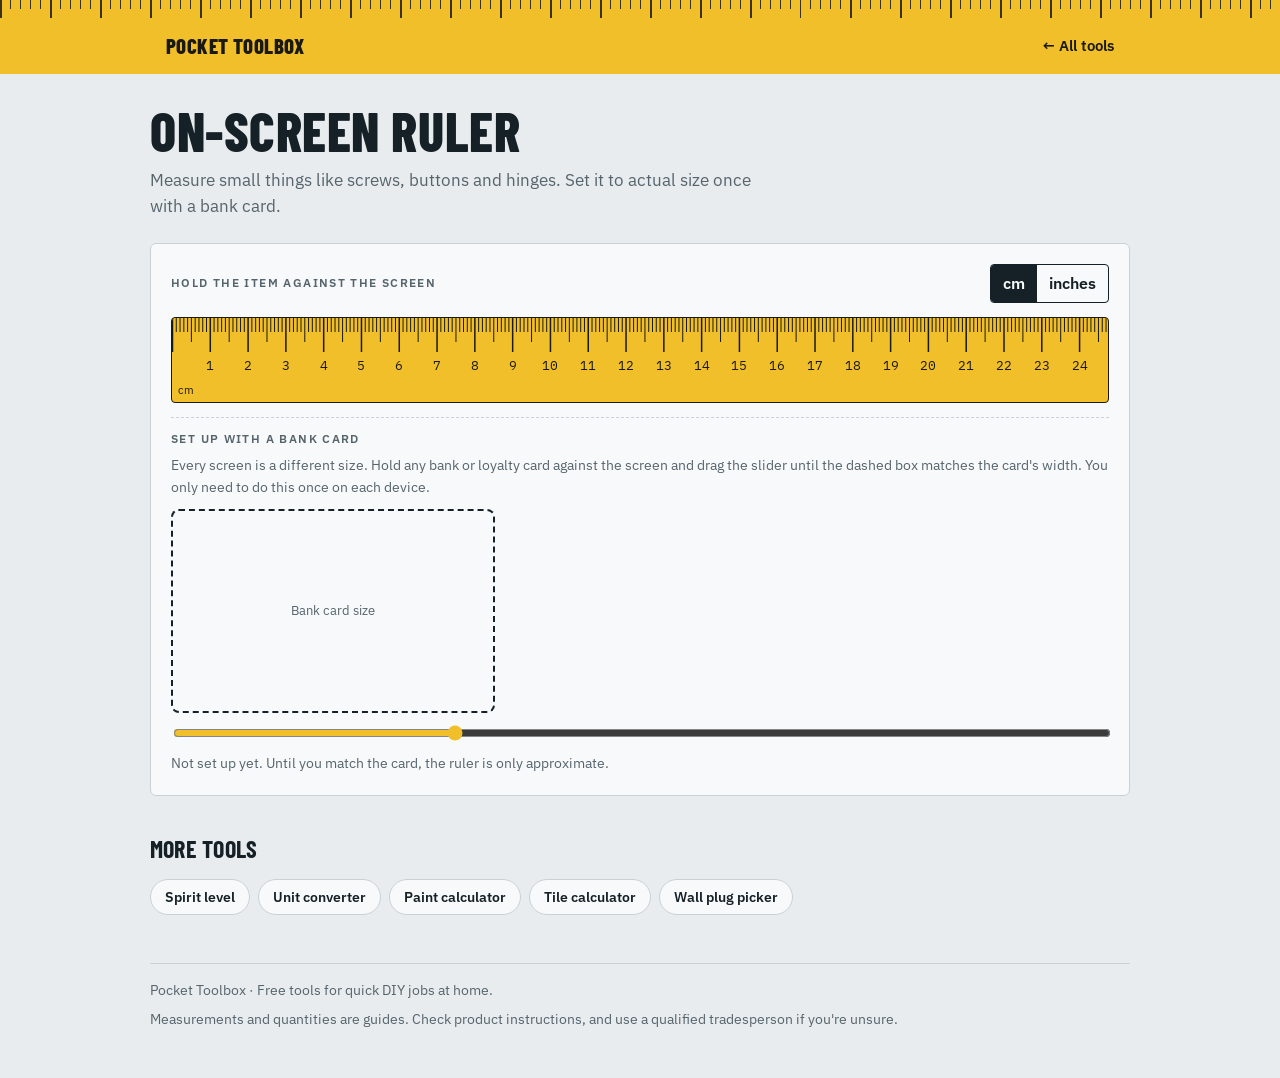
==== ruler.html @ 3ab774d6 "Add files via upload" ====
<!doctype html>
<html lang="en-GB">
<head>
<meta charset="utf-8">
<meta name="viewport" content="width=device-width,initial-scale=1,viewport-fit=cover">
<title>Online Ruler – Actual Size On-Screen Ruler in cm and Inches | Pocket Toolbox</title>
<meta name="description" content="A free on-screen ruler you set to actual size with a bank card. Measure screws, hinges and small parts in cm or inches.">
<link rel="icon" href="data:image/svg+xml,%3Csvg xmlns='http://www.w3.org/2000/svg' viewBox='0 0 32 32'%3E%3Crect width='32' height='32' rx='6' fill='%23f1bf2a'/%3E%3Cpath d='M6 8v8M11 8v5M16 8v8M21 8v5M26 8v8' stroke='%231b1a12' stroke-width='2'/%3E%3C/svg%3E">
<link rel="preconnect" href="https://fonts.googleapis.com">
<link rel="stylesheet" href="https://fonts.googleapis.com/css2?family=Barlow+Condensed:wght@600;700;800&family=IBM+Plex+Sans:wght@400;500;600&family=IBM+Plex+Mono:wght@500&display=swap">
<link rel="stylesheet" href="assets/style.css">
</head>
<body>
<header class="tape"><div class="tape-ticks" aria-hidden="true"></div><div class="bar"><a class="brand" href="index.html">Pocket Toolbox</a><a class="back" href="index.html">← All tools</a></div></header>
<main class="wrap"><div class="page-head"><h1>On-screen ruler</h1><p>Measure small things like screws, buttons and hinges. Set it to actual size once with a bank card.</p></div><div class="tools">
  <article class="panel wide" aria-label="On-screen ruler">
    <div class="row" style="justify-content:space-between">
      <span class="label">Hold the item against the screen</span>
      <div class="seg" role="group" aria-label="Ruler units">
        <button id="uCm" aria-pressed="true">cm</button><button id="uIn" aria-pressed="false">inches</button>
      </div>
    </div>
    <div class="ruler-box"><svg id="ruler" role="img" aria-label="Ruler scale"></svg></div>
    <div class="calib">
      <span class="label">Set up with a bank card</span>
      <p class="note">Every screen is a different size. Hold any bank or loyalty card against the screen and drag the slider until the dashed box matches the card's width. You only need to do this once on each device.</p>
      <div class="card-outline" id="cardOutline">Bank card size</div>
      <input type="range" id="calibSlider" min="2" max="8" step="0.01" aria-label="Match card width">
      <p class="note" id="calibNote"></p>
    </div>
  </article>
</div>
<section aria-labelledby="more-h"><h2 id="more-h" style="font-size:1.5rem">More tools</h2><nav class="more"><a href="level.html">Spirit level</a><a href="converter.html">Unit converter</a><a href="paint.html">Paint calculator</a><a href="tiles.html">Tile calculator</a><a href="wall-plugs.html">Wall plug picker</a></nav></section><footer><span>Pocket Toolbox · Free tools for quick DIY jobs at home.</span><span>Measurements and quantities are guides. Check product instructions, and use a qualified tradesperson if you're unsure.</span></footer></main>
<script src="assets/common.js"></script>
<script src="assets/ruler.js"></script>
</body>
</html>
---- assets/style.css ----
/* Layout: workshop bench — tape-strip header, one tool per page, home is a grid of tool cards */
:root{
  --bg:#e8ecee; --surface:#f7f9fa; --ink:#162027; --muted:#56646d; --line:#c9d1d6;
  --tape:#f1bf2a; --tape-ink:#1b1a12; --vial:#5e9a33; --vial-glass:#e3efc9; --warn:#b84c25;
  --f-display:"Barlow Condensed","Arial Narrow",Arial,sans-serif;
  --f-body:"IBM Plex Sans",system-ui,-apple-system,"Segoe UI",sans-serif;
  --f-mono:"IBM Plex Mono",ui-monospace,Menlo,Consolas,monospace;
  color-scheme:light;
}
@media (prefers-color-scheme: dark){:root:not([data-theme="light"]){
  --bg:#12181c; --surface:#1b2328; --ink:#e6ecef; --muted:#9aa8b0; --line:#2e3a41;
  --tape:#e8b622; --tape-ink:#1b1a12; --vial:#93c564; --vial-glass:#24331a; --warn:#e07a52; color-scheme:dark}}
:root[data-theme="dark"]{
  --bg:#12181c; --surface:#1b2328; --ink:#e6ecef; --muted:#9aa8b0; --line:#2e3a41;
  --tape:#e8b622; --tape-ink:#1b1a12; --vial:#93c564; --vial-glass:#24331a; --warn:#e07a52; color-scheme:dark}

*{box-sizing:border-box}
html{-webkit-text-size-adjust:100%}
body{margin:0;background:var(--bg);color:var(--ink);font:16px/1.55 var(--f-body);padding:0 16px 48px}
img{max-width:100%}
[hidden]{display:none!important}
.wrap{max-width:980px;margin:0 auto}
h1,h2,h3{font-family:var(--f-display);text-wrap:balance;margin:0;line-height:1.05;letter-spacing:.01em}
h2{font-size:2rem;font-weight:700;text-transform:uppercase}
h3{font-size:1.4rem;font-weight:700}
p{margin:0}
a{color:inherit}
.muted{color:var(--muted)}
.label{font:600 .72rem/1.2 var(--f-body);text-transform:uppercase;letter-spacing:.12em;color:var(--muted)}
button,select,input{font:inherit;color:inherit}
:focus-visible{outline:3px solid var(--tape);outline-offset:2px}

/* tape header */
.tape{margin:0 -16px;background:var(--tape);color:var(--tape-ink);padding-top:env(safe-area-inset-top,0px)}
.tape-ticks{height:22px;background:
  repeating-linear-gradient(90deg,var(--tape-ink) 0 1px,transparent 1px 10px),
  repeating-linear-gradient(90deg,var(--tape-ink) 0 1.5px,transparent 1.5px 50px);
  background-size:100% 9px,100% 18px;background-repeat:repeat-x;opacity:.85}
.hero{padding:22px 16px 26px;max-width:980px;margin:0 auto;display:grid;gap:10px}
.hero h1{font-size:clamp(2.6rem,9vw,4.6rem);font-weight:800;text-transform:uppercase;letter-spacing:-.005em}
.hero p{max-width:58ch;font-size:1.05rem}
.hero .mark{font-family:var(--f-mono);font-size:.8rem}
.bar{padding:12px 16px 14px;max-width:980px;margin:0 auto;display:flex;justify-content:space-between;align-items:center;gap:12px;flex-wrap:wrap}
.bar a{text-decoration:none;font-weight:600}
.bar .brand{font:800 1.3rem/1 var(--f-display);text-transform:uppercase;letter-spacing:.02em}
.bar .back{font-size:.95rem;border-bottom:2px solid transparent}
.bar .back:hover{border-bottom-color:var(--tape-ink)}

.page-head{margin-top:28px;display:grid;gap:8px}
.page-head h1{font-size:clamp(2.2rem,7vw,3.4rem);font-weight:800;text-transform:uppercase}
.page-head p{max-width:62ch;font-size:1.05rem;color:var(--muted)}

section{margin-top:40px;display:grid;gap:18px}
.intro{max-width:62ch}
.tools{display:grid;gap:16px;grid-template-columns:repeat(auto-fit,minmax(290px,1fr));margin-top:24px}
.panel{background:var(--surface);border:1px solid var(--line);border-radius:6px;padding:20px;display:grid;gap:14px;align-content:start;min-width:0}
.wide{grid-column:1/-1}
.btn{border:1.5px solid var(--ink);background:transparent;border-radius:4px;padding:8px 14px;font-weight:600;cursor:pointer}
.btn.primary{background:var(--ink);color:var(--surface)}
.btn:hover{background:var(--tape);color:var(--tape-ink);border-color:var(--tape-ink)}
.row{display:flex;flex-wrap:wrap;gap:10px;align-items:center}
.readout{font:500 1.9rem/1 var(--f-mono);font-variant-numeric:tabular-nums}
.note{font-size:.88rem;color:var(--muted)}
.note.warn{color:var(--warn)}

/* home tool grid */
.grid{display:grid;gap:12px;grid-template-columns:repeat(auto-fill,minmax(220px,1fr))}
.card{display:grid;grid-template-rows:auto 1fr auto;gap:6px;background:var(--surface);border:1px solid var(--line);border-radius:6px;padding:16px 18px;text-decoration:none;color:var(--ink);transition:border-color .15s,transform .15s}
.card:hover{border-color:var(--tape-ink);transform:translateY(-2px)}
.card h3{font-size:1.5rem}
.card p{font-size:.92rem;color:var(--muted)}
.card .go{font-weight:600;font-size:.88rem}
.card .go::after{content:" →"}
.tag{justify-self:start;font:600 .66rem/1 var(--f-body);text-transform:uppercase;letter-spacing:.1em;padding:4px 7px;border-radius:3px;background:var(--tape);color:var(--tape-ink)}

/* level */
.level-stage{display:grid;justify-items:center;gap:14px}
.bullseye{width:min(240px,70vw);aspect-ratio:1;max-width:100%;border-radius:50%;background:var(--vial-glass);border:2px solid var(--vial);position:relative}
.bullseye::before{content:"";position:absolute;border:1.5px solid var(--vial);border-radius:50%;inset:38%}
.bullseye::after{content:"";position:absolute;inset:0;background:linear-gradient(var(--vial),var(--vial)) center/1px 100% no-repeat,linear-gradient(var(--vial),var(--vial)) center/100% 1px no-repeat;opacity:.5;border-radius:50%}
.bubble{position:absolute;width:24%;aspect-ratio:1;border-radius:50%;left:38%;top:38%;background:radial-gradient(circle at 35% 30%,#fff 0 18%,rgba(255,255,255,.55) 40%,rgba(255,255,255,.15) 70%);border:1.5px solid var(--vial);transition:transform .08s linear;z-index:1}
.bullseye.level .bubble{box-shadow:0 0 0 4px var(--vial)}
.level-read{display:flex;gap:22px}
.level-read div{display:grid;gap:4px;justify-items:center}
.demo{display:grid;gap:8px;width:100%}
.demo label{display:grid;grid-template-columns:3.2em 1fr;gap:8px;align-items:center;font-size:.85rem}
.demo input{width:100%;accent-color:var(--vial)}

/* ruler */
.ruler-box{overflow:hidden;border-radius:4px;border:1px solid var(--tape-ink);background:var(--tape)}
#ruler{display:block;width:100%;height:84px}
.seg{display:inline-flex;flex-wrap:wrap;border:1.5px solid var(--ink);border-radius:4px;overflow:hidden;justify-self:start}
.seg button{border:none;background:transparent;padding:6px 12px;font-weight:600;cursor:pointer}
.seg button[aria-pressed="true"]{background:var(--ink);color:var(--surface)}
.calib{display:grid;gap:10px;border-top:1px dashed var(--line);padding-top:14px}
.card-outline{aspect-ratio:85.6/53.98;border:2px dashed var(--ink);border-radius:8px;display:grid;place-items:center;font-size:.8rem;color:var(--muted);max-width:100%}
#calibSlider{width:100%;accent-color:var(--tape)}

/* converter */
.conv{display:grid;gap:10px;grid-template-columns:1fr auto}
.conv input,.conv select{background:var(--bg);border:1.5px solid var(--line);border-radius:4px;padding:9px 10px;min-width:0}
.conv input{font-family:var(--f-mono);font-variant-numeric:tabular-nums}
.results{display:grid;grid-template-columns:repeat(auto-fit,minmax(120px,1fr));gap:8px 16px}
.results div{display:grid;gap:2px;border-bottom:1px solid var(--line);padding-bottom:6px}
.results span:last-child{font:500 1.05rem var(--f-mono);font-variant-numeric:tabular-nums}

/* fields */
.fields{display:grid;gap:10px;grid-template-columns:repeat(auto-fit,minmax(118px,1fr))}
.field{display:grid;gap:5px;min-width:0}
.field input,.field select{width:100%;background:var(--bg);border:1.5px solid var(--line);border-radius:4px;padding:8px 10px;min-width:0}
.field input[type=number]{font-family:var(--f-mono);font-variant-numeric:tabular-nums}
.check{display:flex;gap:8px;align-items:center;font-size:.92rem}
.check input{accent-color:var(--ink);width:18px;height:18px}
.summary{display:grid;grid-template-columns:repeat(auto-fit,minmax(140px,1fr));gap:12px;padding-top:12px;border-top:1px dashed var(--line)}
.summary div{display:grid;gap:4px}
.big{font:500 1.45rem/1.1 var(--f-mono);font-variant-numeric:tabular-nums}
.answer{background:var(--bg);border-radius:4px;padding:14px;display:grid;gap:6px}
.answer .big{font-size:1.9rem}
details{font-size:.92rem}
details summary{cursor:pointer;font-weight:600}
details[open] summary{margin-bottom:10px}
.start-tip{border-left:3px solid var(--tape);padding:4px 0 4px 12px;font-size:.92rem}
.saved{font-size:.82rem;color:var(--muted)}

/* plug picker */
.choices{display:flex;flex-wrap:wrap;gap:8px}
.choice{position:relative}
.choice input{position:absolute;opacity:0;inset:0;margin:0;cursor:pointer}
.choice span{display:grid;gap:2px;border:1.5px solid var(--line);background:var(--bg);border-radius:6px;padding:8px 12px;font-weight:600;font-size:.92rem;cursor:pointer}
.choice small{font-weight:400;color:var(--muted);font-size:.78rem}
.choice input:checked+span{border-color:var(--tape-ink);background:var(--tape);color:var(--tape-ink)}
.choice input:checked+span small{color:var(--tape-ink)}
.choice input:focus-visible+span{outline:3px solid var(--tape);outline-offset:2px}
.spec{display:grid;grid-template-columns:repeat(auto-fit,minmax(150px,1fr));gap:12px}
.spec div{display:grid;gap:4px;background:var(--bg);border-radius:4px;padding:12px}
.spec b{font-size:1.05rem}
.steps{margin:0;padding-left:1.3em;display:grid;gap:6px;font-size:.95rem}
.prose{display:grid;gap:10px;font-size:.95rem;max-width:65ch}
.callout{border:1.5px solid var(--warn);border-radius:6px;padding:12px 14px;display:grid;gap:6px;font-size:.92rem}
.callout strong{color:var(--warn)}
.stop{background:color-mix(in srgb,var(--warn) 12%,transparent)}

/* app guide */
.tabs{display:flex;flex-wrap:wrap;gap:8px}
.tab{border:1.5px solid var(--line);background:var(--surface);border-radius:999px;padding:7px 16px;font-weight:600;cursor:pointer}
.tab[aria-selected="true"]{background:var(--tape);border-color:var(--tape-ink);color:var(--tape-ink)}
.apps{display:grid;background:var(--surface);border:1px solid var(--line);border-radius:6px}
.app{display:grid;grid-template-columns:minmax(0,1fr) auto;gap:4px 16px;padding:16px 20px;border-top:1px solid var(--line)}
.app:first-child{border-top:none}
.app h3{font-size:1.25rem}
.app .job{grid-column:1/-1;font-size:.95rem}
.app .how{grid-column:1/-1;font-size:.88rem;color:var(--muted)}
.chip{align-self:start;font:600 .7rem/1 var(--f-body);text-transform:uppercase;letter-spacing:.1em;padding:5px 8px;border-radius:3px;border:1px solid currentColor;white-space:nowrap}
.chip.built{color:var(--vial)}
.chip.free{color:var(--muted)}

.tips{display:grid;gap:12px;grid-template-columns:repeat(auto-fit,minmax(240px,1fr))}
.tip{display:grid;gap:4px;padding-left:14px;border-left:3px solid var(--tape)}
.tip b{font-family:var(--f-display);font-size:1.15rem;letter-spacing:.02em}

.more{display:flex;flex-wrap:wrap;gap:8px}
.more a{border:1.5px solid var(--line);background:var(--surface);border-radius:999px;padding:6px 14px;font-weight:600;font-size:.9rem;text-decoration:none}
.more a:hover{border-color:var(--tape-ink)}
footer{margin-top:48px;padding-top:16px;border-top:1px solid var(--line);font-size:.85rem;color:var(--muted);display:grid;gap:8px}
@media (prefers-reduced-motion:reduce){.bubble,.card{transition:none}.card:hover{transform:none}}
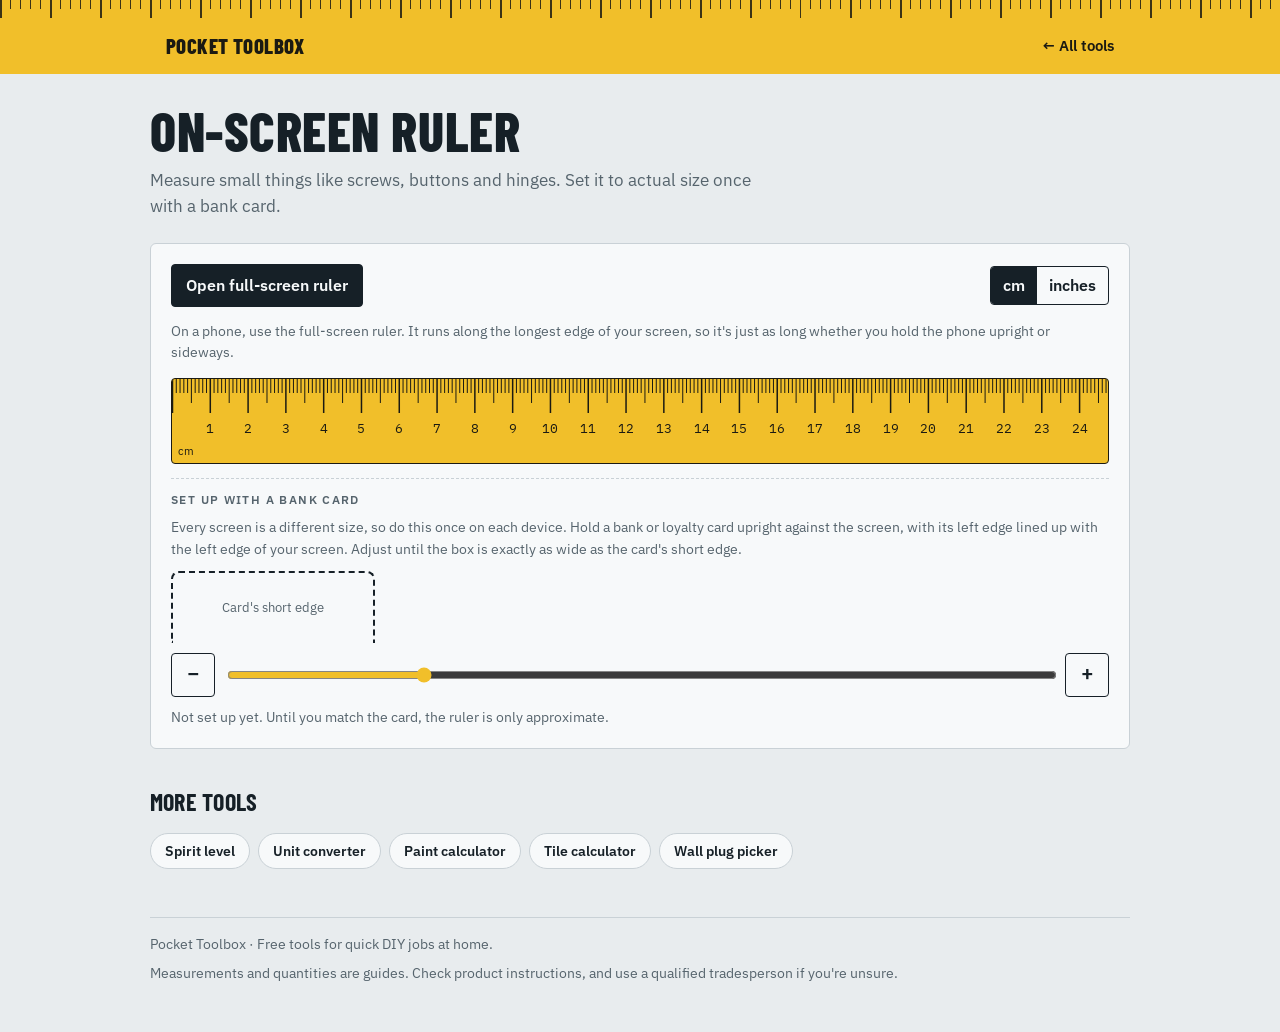
==== commit c57c5ff6: "Add files via upload" ====
--- a/ruler.html
+++ b/ruler.html
@@ -15,20 +15,30 @@
 <main class="wrap"><div class="page-head"><h1>On-screen ruler</h1><p>Measure small things like screws, buttons and hinges. Set it to actual size once with a bank card.</p></div><div class="tools">
   <article class="panel wide" aria-label="On-screen ruler">
     <div class="row" style="justify-content:space-between">
-      <span class="label">Hold the item against the screen</span>
+      <button class="btn primary" id="fullBtn">Open full-screen ruler</button>
       <div class="seg" role="group" aria-label="Ruler units">
         <button id="uCm" aria-pressed="true">cm</button><button id="uIn" aria-pressed="false">inches</button>
       </div>
     </div>
+    <p class="note">On a phone, use the full-screen ruler. It runs along the longest edge of your screen, so it's just as long whether you hold the phone upright or sideways.</p>
     <div class="ruler-box"><svg id="ruler" role="img" aria-label="Ruler scale"></svg></div>
     <div class="calib">
       <span class="label">Set up with a bank card</span>
-      <p class="note">Every screen is a different size. Hold any bank or loyalty card against the screen and drag the slider until the dashed box matches the card's width. You only need to do this once on each device.</p>
-      <div class="card-outline" id="cardOutline">Bank card size</div>
-      <input type="range" id="calibSlider" min="2" max="8" step="0.01" aria-label="Match card width">
+      <p class="note">Every screen is a different size, so do this once on each device. Hold a bank or loyalty card upright against the screen, with its left edge lined up with the left edge of your screen. Adjust until the box is exactly as wide as the card's short edge.</p>
+      <div class="card-strip"><div class="card-outline" id="cardOutline">Card's short edge</div></div>
+      <div class="calib-controls">
+        <button class="btn" id="calibMinus" aria-label="Make the box narrower">−</button>
+        <input type="range" id="calibSlider" min="2.5" max="8" step="0.01" aria-label="Match the card's short edge">
+        <button class="btn" id="calibPlus" aria-label="Make the box wider">+</button>
+      </div>
       <p class="note" id="calibNote"></p>
     </div>
   </article>
+</div>
+<div class="fullruler" id="fullRuler" hidden role="dialog" aria-modal="true" aria-label="Full-screen ruler">
+  <svg id="fullSvg" role="img" aria-label="Full-screen ruler scale"></svg>
+  <p class="full-tip">Line the end of the item up with 0</p>
+  <button class="btn primary full-close" id="closeFull">Close</button>
 </div>
 <section aria-labelledby="more-h"><h2 id="more-h" style="font-size:1.5rem">More tools</h2><nav class="more"><a href="level.html">Spirit level</a><a href="converter.html">Unit converter</a><a href="paint.html">Paint calculator</a><a href="tiles.html">Tile calculator</a><a href="wall-plugs.html">Wall plug picker</a></nav></section><footer><span>Pocket Toolbox · Free tools for quick DIY jobs at home.</span><span>Measurements and quantities are guides. Check product instructions, and use a qualified tradesperson if you're unsure.</span></footer></main>
 <script src="assets/common.js"></script>
--- a/assets/style.css
+++ b/assets/style.css
@@ -16,6 +16,8 @@
 
 *{box-sizing:border-box}
 html{-webkit-text-size-adjust:100%}
+html,body{overflow-x:clip}
+body.locked{overflow:hidden}
 body{margin:0;background:var(--bg);color:var(--ink);font:16px/1.55 var(--f-body);padding:0 16px 48px}
 img{max-width:100%}
 [hidden]{display:none!important}
@@ -52,7 +54,7 @@
 
 section{margin-top:40px;display:grid;gap:18px}
 .intro{max-width:62ch}
-.tools{display:grid;gap:16px;grid-template-columns:repeat(auto-fit,minmax(290px,1fr));margin-top:24px}
+.tools{display:grid;gap:16px;grid-template-columns:repeat(auto-fit,minmax(min(290px,100%),1fr));margin-top:24px}
 .panel{background:var(--surface);border:1px solid var(--line);border-radius:6px;padding:20px;display:grid;gap:14px;align-content:start;min-width:0}
 .wide{grid-column:1/-1}
 .btn{border:1.5px solid var(--ink);background:transparent;border-radius:4px;padding:8px 14px;font-weight:600;cursor:pointer}
@@ -64,7 +66,7 @@
 .note.warn{color:var(--warn)}
 
 /* home tool grid */
-.grid{display:grid;gap:12px;grid-template-columns:repeat(auto-fill,minmax(220px,1fr))}
+.grid{display:grid;gap:12px;grid-template-columns:repeat(auto-fill,minmax(min(220px,100%),1fr))}
 .card{display:grid;grid-template-rows:auto 1fr auto;gap:6px;background:var(--surface);border:1px solid var(--line);border-radius:6px;padding:16px 18px;text-decoration:none;color:var(--ink);transition:border-color .15s,transform .15s}
 .card:hover{border-color:var(--tape-ink);transform:translateY(-2px)}
 .card h3{font-size:1.5rem}
@@ -93,8 +95,18 @@
 .seg button{border:none;background:transparent;padding:6px 12px;font-weight:600;cursor:pointer}
 .seg button[aria-pressed="true"]{background:var(--ink);color:var(--surface)}
 .calib{display:grid;gap:10px;border-top:1px dashed var(--line);padding-top:14px}
-.card-outline{aspect-ratio:85.6/53.98;border:2px dashed var(--ink);border-radius:8px;display:grid;place-items:center;font-size:.8rem;color:var(--muted);max-width:100%}
+.card-strip{width:100vw;margin-left:calc(50% - 50vw)}
+@media (min-width:700px){.card-strip{width:auto;margin-left:0}}
+.card-outline{height:72px;border:2px dashed var(--ink);border-bottom:none;border-radius:8px 8px 0 0;display:grid;place-items:center;font-size:.8rem;color:var(--muted);text-align:center}
+.calib-controls{display:grid;grid-template-columns:auto 1fr auto;gap:10px;align-items:center}
+.calib-controls .btn{width:44px;height:44px;padding:0;font-size:1.3rem;line-height:1}
 #calibSlider{width:100%;accent-color:var(--tape)}
+.fullruler{position:fixed;inset:0;z-index:50;background:var(--tape);color:var(--tape-ink);
+  padding:env(safe-area-inset-top,0px) env(safe-area-inset-right,0px) env(safe-area-inset-bottom,0px) env(safe-area-inset-left,0px)}
+.fullruler svg{display:block;width:100%;height:100%}
+.full-tip{position:absolute;font-weight:600;font-size:.95rem;right:calc(16px + env(safe-area-inset-right,0px));top:calc(70px + env(safe-area-inset-top,0px));max-width:14ch;text-align:right}
+.fullruler:not(.is-vertical) .full-tip{top:auto;bottom:calc(76px + env(safe-area-inset-bottom,0px))}
+.full-close{position:absolute;right:calc(16px + env(safe-area-inset-right,0px));bottom:calc(16px + env(safe-area-inset-bottom,0px));background:var(--tape-ink);color:var(--tape);border-color:var(--tape-ink)}
 
 /* converter */
 .conv{display:grid;gap:10px;grid-template-columns:1fr auto}
@@ -154,7 +166,7 @@
 .chip.built{color:var(--vial)}
 .chip.free{color:var(--muted)}
 
-.tips{display:grid;gap:12px;grid-template-columns:repeat(auto-fit,minmax(240px,1fr))}
+.tips{display:grid;gap:12px;grid-template-columns:repeat(auto-fit,minmax(min(240px,100%),1fr))}
 .tip{display:grid;gap:4px;padding-left:14px;border-left:3px solid var(--tape)}
 .tip b{font-family:var(--f-display);font-size:1.15rem;letter-spacing:.02em}
 
